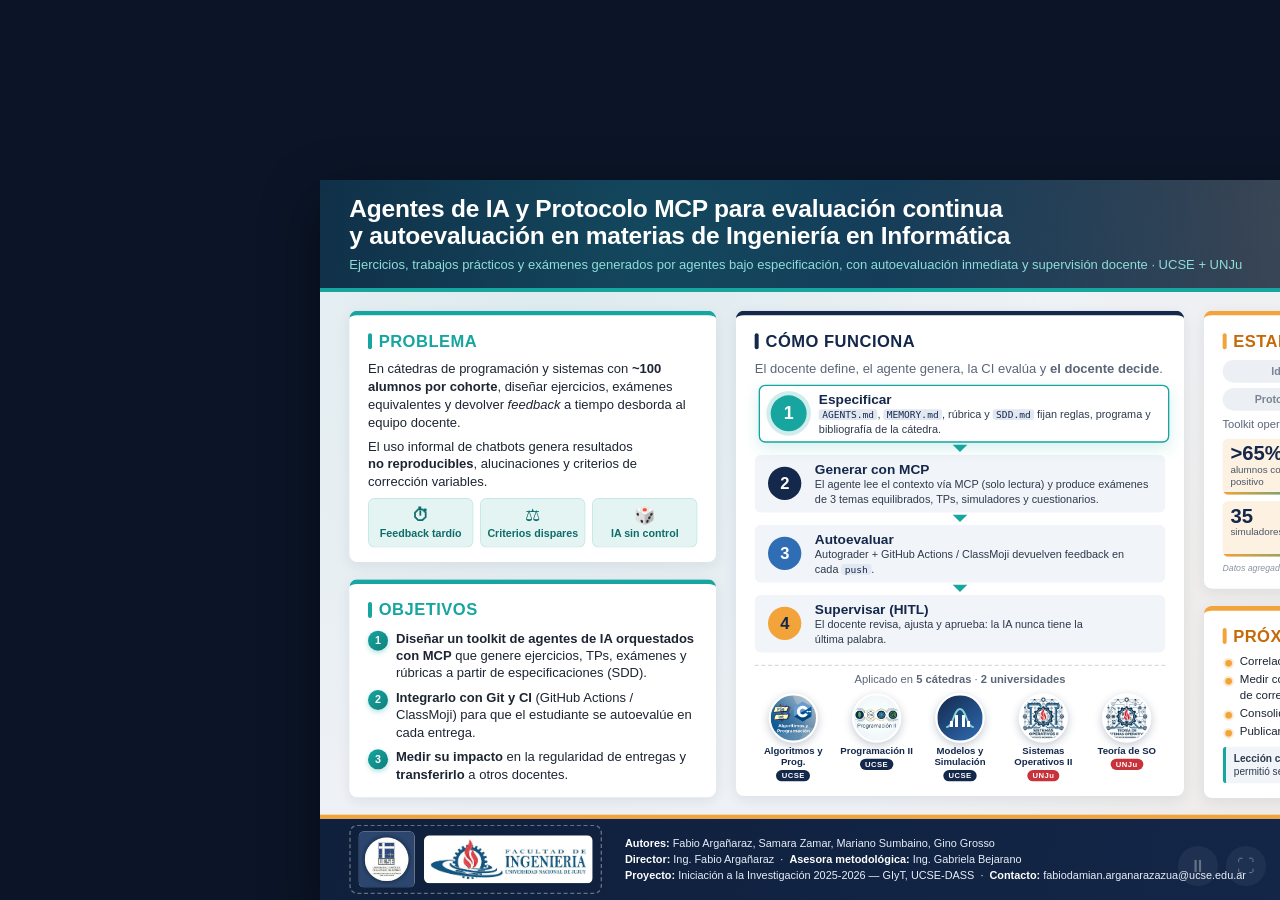
==== poster/index.html @ 2bc282f3 "feat: presentacion Reveal.js, poster web 16:9 y recursos para el VIII Simposio de Investigacion (UCS" ====
<!DOCTYPE html>
<html lang="es">
<head>
  <meta charset="UTF-8">
  <meta name="viewport" content="width=device-width, initial-scale=1.0">
  <title>Póster · Agentes de IA y Protocolo MCP para evaluación continua · Fabio Argañaraz</title>
  <meta name="description" content="Póster digital interactivo (1920×1080) — VIII Simposio de Investigación, Mesa Jóvenes Investigadores en Acción, UCSE-DASS 2026.">
  <style>
/* =========================================================
   Póster digital 1920×1080 — Simposio de Investigación 2026
   Paleta inspirada en el póster de ejemplo + animaciones en compositor
   ========================================================= */
:root {
  --navy: #14284b;
  --navy-2: #1d3762;
  --teal: #17a5a0;
  --teal-soft: #e3f4f3;
  --blue: #2f6db5;
  --orange: #f2a33a;
  --orange-ink: #c56a06;
  --orange-soft: #fdf1e1;
  --bg: #eef1f5;
  --ink: #1d2533;
  --muted: #5b6678;
  --card-radius: 12px;
  --ease-out: cubic-bezier(0.22, 1, 0.36, 1);
  font-family: "Segoe UI", "Helvetica Neue", Arial, system-ui, sans-serif;
}

* { box-sizing: border-box; margin: 0; padding: 0; }

html, body { height: 100%; background: #0b1527; overflow: hidden; }

.stage {
  position: fixed; inset: 0;
  display: grid; place-items: center;
}

.poster {
  width: 1920px; height: 1080px;
  flex: none;
  background:
    radial-gradient(circle at 18% 22%, rgb(23 165 160 / 0.08), transparent 42%),
    radial-gradient(circle at 84% 76%, rgb(242 163 58 / 0.09), transparent 45%),
    var(--bg);
  color: var(--ink);
  display: grid;
  grid-template-rows: 168px 1fr 128px;
  line-height: 1.35;
  transform-origin: center center;
  box-shadow: 0 30px 80px rgb(0 0 0 / .45);
  position: relative;
}

/* ---------- Encabezado ---------- */
.p-header {
  background: linear-gradient(105deg, #0f203c 0%, var(--navy) 45%, #1d4268 100%);
  color: #fff;
  display: flex; align-items: center; justify-content: space-between;
  gap: 40px; padding: 0 44px;
  border-bottom: 6px solid var(--teal);
  position: relative;
  overflow: hidden;
}
.header-glow {
  position: absolute;
  inset: -40% -10%;
  background: radial-gradient(circle at 30% 50%, rgb(23 165 160 / 0.28), transparent 55%),
              radial-gradient(circle at 80% 30%, rgb(242 163 58 / 0.2), transparent 45%);
  pointer-events: none;
}
.p-title, .p-badge { position: relative; z-index: 1; }
.p-title h1 {
  font-size: 2.3rem; font-weight: 800; line-height: 1.12; letter-spacing: -.01em;
  text-wrap: balance; max-width: 1380px;
}
.p-subtitle {
  margin-top: 10px; font-size: 1.22rem; color: #8fdcd8; font-weight: 500;
}
.p-badge { display: flex; flex-direction: column; align-items: center; gap: 10px; flex: none; }
.p-badge img {
  height: 78px; background: #fff; padding: 8px 14px; border-radius: 10px;
  box-shadow: 0 8px 22px rgb(0 0 0 / .28);
}
.pill-orange {
  background: linear-gradient(135deg, #ffb84d, var(--orange));
  color: var(--navy); font-weight: 800;
  font-size: .95rem; padding: 6px 18px; border-radius: 999px; letter-spacing: .02em;
  display: inline-flex; align-items: center; gap: 8px;
  box-shadow: 0 4px 14px rgb(242 163 58 / .4);
}
.pill-dot {
  width: 9px; height: 9px; border-radius: 50%; background: var(--navy);
}

/* ---------- Cuerpo ---------- */
.p-body {
  display: grid;
  grid-template-columns: 1fr 1.22fr 1fr;
  gap: 30px;
  padding: 28px 44px;
  min-height: 0;
}
.col { display: flex; flex-direction: column; gap: 26px; min-height: 0; }
.col > .card:last-child { flex: 1; }

.card {
  background: #fff;
  border-radius: var(--card-radius);
  padding: 22px 28px;
  box-shadow: 0 6px 20px rgb(20 40 75 / .08);
  border-top: 7px solid var(--teal);
  font-size: 1.22rem;
  transition: translate .3s var(--ease-out), box-shadow .3s var(--ease-out);
  position: relative;
}
.card:hover {
  translate: 0 -4px;
  box-shadow: 0 16px 36px rgb(20 40 75 / .16);
}
.card--navy { border-top-color: var(--navy); }
.card--orange { border-top-color: var(--orange); }
.card p { text-wrap: pretty; }
.card p + p { margin-top: 10px; }

.card h2 {
  font-size: 1.55rem; font-weight: 800; letter-spacing: .03em;
  text-transform: uppercase; margin-bottom: 12px;
  display: flex; align-items: center; gap: 10px;
}
.h-bar {
  width: 6px; height: 24px; border-radius: 99px; background: var(--teal); display: inline-block;
}
.h-bar--navy { background: var(--navy); }
.h-bar--orange { background: var(--orange); }
.h-teal { color: var(--teal); }
.h-navy { color: var(--navy); }
.h-orange { color: var(--orange-ink); }

code {
  font-family: "Cascadia Code", Consolas, monospace; font-size: .88em;
  background: #e2e8f1; color: var(--navy); padding: 0 5px; border-radius: 4px;
}

/* Problema */
.pain { list-style: none; display: flex; gap: 10px; margin-top: 12px; }
.pain li {
  flex: 1; text-align: center; background: var(--teal-soft); color: #0e6d69;
  border-radius: 10px; padding: 10px 6px; font-weight: 700; font-size: 1rem;
  border: 1px solid rgb(23 165 160 / .2);
  transition: translate .25s var(--ease-out), background .25s ease;
}
.pain li:hover { translate: 0 -3px; background: #d0efed; }
.pain .ico { display: block; font-size: 1.6rem; line-height: 1.2; }

/* Objetivos */
.goals { padding-left: 0; list-style: none; counter-reset: g; display: grid; gap: 10px; }
.goals li { counter-increment: g; position: relative; padding-left: 42px; text-wrap: pretty; }
.goals li::before {
  content: counter(g); position: absolute; left: 0; top: 2px;
  width: 30px; height: 30px; border-radius: 50%;
  background: linear-gradient(135deg, var(--teal), #0f7f7b);
  color: #fff; font-weight: 800; font-size: 1rem;
  display: grid; place-items: center;
  box-shadow: 0 3px 8px rgb(23 165 160 / .35);
}

/* Cómo funciona */
.col-center { display: flex; flex-direction: column; min-height: 0; }
.lead { color: var(--muted); margin-bottom: 10px; }
.steps { list-style: none; display: flex; flex-direction: column; }
.step {
  display: flex; align-items: center; gap: 20px;
  background: #f1f4f8; border-radius: 10px; padding: 8px 18px;
  border: 2px solid transparent;
  transition: translate .3s var(--ease-out), background .3s ease, border-color .3s ease, box-shadow .3s ease;
}
.step.is-active {
  background: #ffffff;
  border-color: var(--teal);
  box-shadow: 0 8px 22px rgb(23 165 160 / .18);
  translate: 6px 0;
}
.step h3 { font-size: 1.28rem; color: var(--navy); line-height: 1.2; }
.step p { font-size: 1.02rem; color: #2e3a4d; line-height: 1.3; }
.num {
  flex: none; width: 50px; height: 50px; border-radius: 50%;
  display: grid; place-items: center; color: #fff; font-weight: 800; font-size: 1.55rem;
  transition: scale .3s var(--ease-out), box-shadow .3s ease;
}
.step.is-active .num {
  scale: 1.08;
  box-shadow: 0 0 0 6px rgb(23 165 160 / .2);
}
.num--teal { background: var(--teal); }
.num--navy { background: var(--navy); }
.num--blue { background: var(--blue); }
.num--orange { background: var(--orange); color: var(--navy); }

.arrow {
  align-self: center;
  height: 18px;
  display: grid;
  place-items: center;
}
.arrow span {
  display: block;
  width: 0; height: 0;
  border-left: 11px solid transparent;
  border-right: 11px solid transparent;
  border-top: 11px solid var(--teal);
}

.applied { margin-top: auto; padding-top: 10px; border-top: 2px dashed #d5dce6; }
.applied-title { font-size: 1.05rem; color: var(--muted); text-align: center; margin-bottom: 8px; }
.subjects { list-style: none; display: grid; grid-template-columns: repeat(5, 1fr); gap: 10px; }
.subjects li {
  display: flex; flex-direction: column; align-items: center; gap: 4px;
  text-align: center; font-size: .9rem; font-weight: 700; color: var(--navy); line-height: 1.15;
  transition: translate .25s var(--ease-out);
}
.subjects li:hover { translate: 0 -5px; }
.subjects img, .mys {
  width: 74px; height: 74px; border-radius: 50%; object-fit: cover;
  border: 3px solid #fff; box-shadow: 0 4px 12px rgb(20 40 75 / .25);
  background: #fff;
  transition: scale .25s var(--ease-out), box-shadow .25s ease;
}
.subjects li:hover img, .subjects li:hover .mys {
  scale: 1.08;
  box-shadow: 0 8px 18px rgb(23 165 160 / .4);
}
.mys { display: grid; place-items: center; background: linear-gradient(140deg, var(--navy), var(--blue)); }
.mys svg { width: 48px; height: 48px; }
.tag {
  font-style: normal; font-size: .72rem; font-weight: 800; letter-spacing: .06em;
  padding: 2px 8px; border-radius: 999px; color: #fff;
}
.tag--ucse { background: var(--navy); }
.tag--unju { background: #c8323a; }

/* Estado de avance */
.stages { list-style: none; display: grid; grid-template-columns: 1fr 1fr; gap: 8px; margin-bottom: 10px; }
.stages li {
  text-align: center; padding: 6px 6px; border-radius: 999px;
  background: #eceff3; color: #7a8494; font-size: 1rem; font-weight: 600;
}
.stages li.active {
  background: linear-gradient(135deg, #ffb84d, var(--orange));
  color: var(--navy); font-weight: 800;
  box-shadow: 0 0 0 4px rgb(242 163 58 / .28);
}
.small { font-size: 1.05rem; color: var(--muted); }
.kpis { display: grid; grid-template-columns: 1fr 1fr; gap: 10px; margin-top: 10px; }
.kpi {
  background: var(--orange-soft); border-radius: 8px; padding: 6px 12px 10px;
  display: flex; flex-direction: column;
  position: relative; overflow: hidden;
  transition: translate .25s var(--ease-out);
}
.kpi:hover { translate: 0 -2px; }
.kpi b { font-size: 1.9rem; line-height: 1.05; color: var(--navy); font-weight: 800; }
.kpi span { font-size: .92rem; color: #4a5568; line-height: 1.2; }
.kpi-bar {
  position: absolute; left: 0; bottom: 0; height: 4px;
  width: var(--w, 75%);
  background: linear-gradient(90deg, var(--orange), var(--teal));
  border-radius: 0 4px 4px 0;
}
.note { margin-top: 8px; font-size: .82rem; color: #8a93a3; font-style: italic; }

/* Próximos pasos */
.card--orange:last-child { display: flex; flex-direction: column; gap: 10px; }
.card--orange:last-child h2 { margin-bottom: 0; }
.next { list-style: none; display: grid; gap: 4px; }
.next li { position: relative; padding-left: 26px; font-size: 1.08rem; text-wrap: pretty; }
.next li::before {
  content: ""; position: absolute; left: 4px; top: .5em;
  width: 10px; height: 10px; border-radius: 50%; background: var(--orange);
  box-shadow: 0 0 0 3px rgb(242 163 58 / .25);
}
.lesson {
  margin-top: auto; background: #f1f4f8; border-left: 5px solid var(--teal);
  border-radius: 6px; padding: 8px 12px; font-size: .95rem; color: #2e3a4d; line-height: 1.3;
}

/* ---------- Pie ---------- */
.p-footer {
  background: linear-gradient(100deg, #0f203c, var(--navy));
  color: #e8eef7;
  display: grid; grid-template-columns: auto 1fr auto; align-items: center;
  gap: 34px; padding: 0 44px;
  border-top: 6px solid var(--orange);
}
.logos {
  display: flex; align-items: center; gap: 14px;
  border: 2px dashed rgb(255 255 255 / .35); border-radius: 12px; padding: 8px 12px;
}
.logos img { height: 84px; border-radius: 8px; background: #fff; }
.logos img.unju { height: 72px; padding: 6px 10px; }
.credits p { font-size: 1.02rem; line-height: 1.45; }
.credits b { color: #fff; }
.qr {
  display: flex; align-items: center; gap: 12px;
  color: #c9d6ea; text-decoration: none; font-size: .9rem; line-height: 1.25;
  transition: scale .25s var(--ease-out);
}
.qr:hover { scale: 1.04; }
.qr-box {
  padding: 4px; border-radius: 8px; background: #fff;
  box-shadow: 0 0 0 3px rgb(23 165 160 / .45);
}
.qr img { width: 98px; height: 98px; display: block; }

/* ---------- Controles flotantes ---------- */
.floating-controls {
  position: fixed; right: 14px; bottom: 14px;
  display: flex; gap: 8px; z-index: 20;
}
.ctrl-btn {
  width: 40px; height: 40px; border-radius: 50%; border: 0;
  background: rgb(255 255 255 / .16); color: #fff; font-size: 1.1rem; cursor: pointer;
  opacity: .35; transition: opacity .2s, scale .2s;
}
.ctrl-btn:hover, .ctrl-btn:focus-visible { opacity: 1; scale: 1.08; }
:fullscreen .floating-controls { opacity: 0.15; }
:fullscreen .floating-controls:hover { opacity: 1; }

/* ---------- Animaciones en el hilo compositor ---------- */
@media (prefers-reduced-motion: no-preference) {
  .anim-card {
    animation: cardRise .7s var(--ease-out) var(--d, 0s) both;
  }
  .header-glow {
    animation: auroraShift 9s ease-in-out infinite alternate;
  }
  .pill-dot {
    animation: dotBlink 1.8s ease-in-out infinite;
  }
  .arrow span {
    animation: arrowFlow 1.6s ease-in-out infinite;
  }
  .stages li.active {
    animation: activeBeacon 2.4s ease-in-out infinite;
  }
  .subjects li {
    animation: medallionPop .55s var(--ease-out) calc(0.35s + var(--i, 0) * 0.08s) both;
  }
  .kpi-bar {
    transform-origin: left center;
    animation: barGrow .9s var(--ease-out) .45s both;
  }
}

/* Estado pausado por el usuario (tecla P o botón ⏸) */
body.motion-paused *,
body.motion-paused *::before,
body.motion-paused *::after {
  animation-play-state: paused !important;
}

@keyframes cardRise {
  from { opacity: 0; translate: 0 22px; scale: 0.985; }
  to { opacity: 1; translate: 0 0; scale: 1; }
}
@keyframes auroraShift {
  from { translate: -3% 0; scale: 1; }
  to { translate: 4% 2%; scale: 1.08; }
}
@keyframes dotBlink {
  0%, 100% { opacity: 1; scale: 1; }
  50% { opacity: 0.35; scale: 0.75; }
}
@keyframes arrowFlow {
  0%, 100% { translate: 0 -2px; opacity: 0.65; }
  50% { translate: 0 3px; opacity: 1; }
}
@keyframes activeBeacon {
  0%, 100% { box-shadow: 0 0 0 4px rgb(242 163 58 / .28); }
  50% { box-shadow: 0 0 0 10px rgb(242 163 58 / .1); }
}
@keyframes medallionPop {
  from { opacity: 0; translate: 0 14px; scale: 0.88; }
  to { opacity: 1; translate: 0 0; scale: 1; }
}
@keyframes barGrow {
  from { scale: 0 1; }
  to { scale: 1 1; }
}

@media print {
  html, body { background: #fff; overflow: visible; }
  .stage { position: static; }
  .poster { scale: 1 !important; box-shadow: none; }
  .floating-controls { display: none; }
  @page { size: 1920px 1080px; margin: 0; }
}
  </style>
</head>
<body>
  <main class="stage" id="stage">
    <article class="poster" id="poster" aria-label="Póster del proyecto">

      <!-- ============ ENCABEZADO ============ -->
      <header class="p-header">
        <div class="header-glow" aria-hidden="true"></div>
        <div class="p-title">
          <h1>Agentes de IA y Protocolo MCP para evaluación continua y autoevaluación en materias de Ingeniería en Informática</h1>
          <p class="p-subtitle">Ejercicios, trabajos prácticos y exámenes generados por agentes bajo especificación, con autoevaluación inmediata y supervisión docente · UCSE + UNJu</p>
        </div>
        <div class="p-badge">
          <img src="../imgs/Simpsosio%20de%20Investigacion.png" alt="VIII Simposio de Investigación — Jujuy, 29 y 30 de octubre de 2026">
          <span class="pill-orange"><span class="pill-dot" aria-hidden="true"></span>Jóvenes Investigadores en Acción</span>
        </div>
      </header>

      <!-- ============ CUERPO ============ -->
      <section class="p-body">

        <!-- Columna izquierda -->
        <div class="col col-left">
          <section class="card card--teal anim-card" style="--d: 0.08s">
            <h2 class="h-teal"><span class="h-bar"></span>Problema</h2>
            <p>En cátedras de programación y sistemas con <strong>~100 alumnos por cohorte</strong>, diseñar ejercicios, exámenes equivalentes y devolver <em>feedback</em> a tiempo desborda al equipo docente.</p>
            <p>El uso informal de chatbots genera resultados <strong>no reproducibles</strong>, alucinaciones y criterios de corrección variables.</p>
            <ul class="pain">
              <li><span class="ico" aria-hidden="true">⏱</span>Feedback tardío</li>
              <li><span class="ico" aria-hidden="true">⚖</span>Criterios dispares</li>
              <li><span class="ico" aria-hidden="true">🎲</span>IA sin control</li>
            </ul>
          </section>

          <section class="card card--teal anim-card" style="--d: 0.18s">
            <h2 class="h-teal"><span class="h-bar"></span>Objetivos</h2>
            <ol class="goals">
              <li><strong>Diseñar un toolkit de agentes de IA orquestados con MCP</strong> que genere ejercicios, TPs, exámenes y rúbricas a partir de especificaciones (SDD).</li>
              <li><strong>Integrarlo con Git y CI</strong> (GitHub Actions / ClassMoji) para que el estudiante se autoevalúe en cada entrega.</li>
              <li><strong>Medir su impacto</strong> en la regularidad de entregas y <strong>transferirlo</strong> a otros docentes.</li>
            </ol>
          </section>
        </div>

        <!-- Columna central -->
        <section class="card card--navy col-center anim-card" style="--d: 0.14s">
          <h2 class="h-navy"><span class="h-bar h-bar--navy"></span>Cómo funciona</h2>
          <p class="lead">El docente define, el agente genera, la CI evalúa y <strong>el docente decide</strong>.</p>

          <ol class="steps" id="flowSteps">
            <li class="step" data-step="0">
              <span class="num num--teal">1</span>
              <div><h3>Especificar</h3><p><code>AGENTS.md</code>, <code>MEMORY.md</code>, rúbrica y <code>SDD.md</code> fijan reglas, programa y bibliografía de la cátedra.</p></div>
            </li>
            <li class="arrow" aria-hidden="true"><span></span></li>
            <li class="step" data-step="1">
              <span class="num num--navy">2</span>
              <div><h3>Generar con MCP</h3><p>El agente lee el contexto vía MCP (solo lectura) y produce exámenes de 3 temas equilibrados, TPs, simuladores y cuestionarios.</p></div>
            </li>
            <li class="arrow" aria-hidden="true"><span></span></li>
            <li class="step" data-step="2">
              <span class="num num--blue">3</span>
              <div><h3>Autoevaluar</h3><p>Autograder + GitHub Actions / ClassMoji devuelven feedback en cada <code>push</code>.</p></div>
            </li>
            <li class="arrow" aria-hidden="true"><span></span></li>
            <li class="step" data-step="3">
              <span class="num num--orange">4</span>
              <div><h3>Supervisar (HITL)</h3><p>El docente revisa, ajusta y aprueba: la IA nunca tiene la última palabra.</p></div>
            </li>
          </ol>

          <div class="applied">
            <p class="applied-title">Aplicado en <strong>5 cátedras</strong> · <strong>2 universidades</strong></p>
            <ul class="subjects">
              <li style="--i:0"><img src="../imgs/ayp.png" alt=""><span>Algoritmos y Prog.</span><em class="tag tag--ucse">UCSE</em></li>
              <li style="--i:1"><img src="../imgs/prog2.jpg" alt=""><span>Programación II</span><em class="tag tag--ucse">UCSE</em></li>
              <li style="--i:2">
                <span class="mys" aria-hidden="true">
                  <svg viewBox="0 0 64 64"><path d="M6 50 C18 50 20 14 32 14 S46 50 58 50" fill="none" stroke="#7fd3d0" stroke-width="4" stroke-linecap="round"/><g fill="#fff"><rect x="12" y="38" width="6" height="12" rx="1"/><rect x="22" y="26" width="6" height="24" rx="1"/><rect x="36" y="26" width="6" height="24" rx="1"/><rect x="46" y="38" width="6" height="12" rx="1"/></g></svg>
                </span>
                <span>Modelos y Simulación</span><em class="tag tag--ucse">UCSE</em>
              </li>
              <li style="--i:3"><img src="../imgs/SO%202.jpg" alt=""><span>Sistemas Operativos II</span><em class="tag tag--unju">UNJu</em></li>
              <li style="--i:4"><img src="../imgs/TSO.jpg" alt=""><span>Teoría de SO</span><em class="tag tag--unju">UNJu</em></li>
            </ul>
          </div>
        </section>

        <!-- Columna derecha -->
        <div class="col col-right">
          <section class="card card--orange anim-card" style="--d: 0.24s">
            <h2 class="h-orange"><span class="h-bar h-bar--orange"></span>Estado de avance</h2>
            <ul class="stages" aria-label="Categorías de avance">
              <li>Idea / diseño</li>
              <li>En desarrollo</li>
              <li>Prototipo funcional</li>
              <li class="active" aria-current="step">Resultados preliminares</li>
            </ul>
            <p class="small">Toolkit operando en 5 cátedras. Indicadores del 1.er semestre:</p>
            <div class="kpis">
              <div class="kpi"><b>&gt;65%</b><span>alumnos con ritmo de entrega positivo</span><i class="kpi-bar" style="--w:68%"></i></div>
              <div class="kpi"><b>3–5</b><span>ciclos de autocorrección por entrega</span><i class="kpi-bar" style="--w:80%"></i></div>
              <div class="kpi"><b>35</b><span>simuladores web autocontenidos</span><i class="kpi-bar" style="--w:90%"></i></div>
              <div class="kpi"><b>70</b><span>docentes capacitados (taller 10 h)</span><i class="kpi-bar" style="--w:88%"></i></div>
            </div>
            <p class="note">Datos agregados y anonimizados · Programación II y taller docente.</p>
          </section>

          <section class="card card--orange anim-card" style="--d: 0.34s">
            <h2 class="h-orange"><span class="h-bar h-bar--orange"></span>Próximos pasos</h2>
            <ul class="next">
              <li>Correlacionar Puntos de Ritmo con calificaciones finales.</li>
              <li>Medir concordancia agente vs. docente y tiempos de corrección.</li>
              <li>Consolidar la migración a ClassMoji y sumar cátedras.</li>
              <li>Publicar en revista <em>DIFUSIONES</em> (UCSE) y WICC/CACIC.</li>
            </ul>
            <p class="lesson"><b>Lección clave:</b> construir sobre estándares abiertos (MCP, Git, web) permitió seguir operando tras el cierre de GitHub Classroom.</p>
          </section>
        </div>
      </section>

      <!-- ============ PIE ============ -->
      <footer class="p-footer">
        <div class="logos">
          <img src="../imgs/UCSE.jpg" alt="Universidad Católica de Santiago del Estero — Departamento Académico San Salvador">
          <img class="unju" src="../imgs/UNJu.jpg" alt="Facultad de Ingeniería — Universidad Nacional de Jujuy">
        </div>
        <div class="credits">
          <p><b>Autores:</b> Fabio Argañaraz, Samara Zamar, Mariano Sumbaino, Gino Grosso</p>
          <p><b>Director:</b> Ing. Fabio Argañaraz &nbsp;·&nbsp; <b>Asesora metodológica:</b> Ing. Gabriela Bejarano</p>
          <p><b>Proyecto:</b> Iniciación a la Investigación 2025-2026 — GIyT, UCSE-DASS &nbsp;·&nbsp; <b>Contacto:</b> fabiodamian.arganarazazua@ucse.edu.ar</p>
        </div>
        <a class="qr" href="https://sites.google.com/fi.unju.edu.ar/integracion-de-agentes-de-ia/" target="_blank" rel="noopener">
          <div class="qr-box"><img src="../imgs/qr/qr_portal.svg" alt="Código QR al portal del proyecto"></div>
          <span>Portal del proyecto:<br>demos, widgets<br>y recursos</span>
        </a>
      </footer>
    </article>
  </main>

  <div class="floating-controls">
    <button class="ctrl-btn" id="pauseBtn" type="button" title="Pausar/Reanudar animaciones (P)" aria-pressed="false">⏸</button>
    <button class="ctrl-btn" id="fsBtn" type="button" title="Pantalla completa (F)">⛶</button>
  </div>

  <script>
    // Escala el lienzo fijo de 1920×1080 para que entre completo en cualquier pantalla.
    const poster = document.getElementById('poster');
    function fit() {
      const s = Math.min(window.innerWidth / 1920, window.innerHeight / 1080);
      poster.style.scale = s;
    }
    window.addEventListener('resize', fit);
    fit();

    // Pantalla completa (tecla F)
    function toggleFs() {
      if (!document.fullscreenElement) document.documentElement.requestFullscreen?.();
      else document.exitFullscreen?.();
    }
    document.getElementById('fsBtn').addEventListener('click', toggleFs);

    // Ciclo visual sobre los 4 pasos de "Cómo funciona" + botón de pausa accesible (tecla P)
    const steps = Array.from(document.querySelectorAll('#flowSteps .step'));
    const pauseBtn = document.getElementById('pauseBtn');
    const reduceMotion = window.matchMedia('(prefers-reduced-motion: reduce)').matches;
    let activeIdx = 0;
    let paused = reduceMotion;
    let cycleId = null;

    function highlightStep(idx) {
      steps.forEach((el, i) => el.classList.toggle('is-active', i === idx));
    }

    function startCycle() {
      if (cycleId || paused) return;
      highlightStep(activeIdx);
      cycleId = setInterval(() => {
        activeIdx = (activeIdx + 1) % steps.length;
        highlightStep(activeIdx);
      }, 2800);
    }

    function stopCycle() {
      clearInterval(cycleId);
      cycleId = null;
    }

    function togglePause() {
      paused = !paused;
      document.body.classList.toggle('motion-paused', paused);
      pauseBtn.textContent = paused ? '▶' : '⏸';
      pauseBtn.setAttribute('aria-pressed', String(paused));
      if (paused) stopCycle();
      else startCycle();
    }

    steps.forEach((el, i) => {
      el.addEventListener('mouseenter', () => { stopCycle(); highlightStep(i); });
      el.addEventListener('mouseleave', () => { if (!paused) startCycle(); });
    });

    pauseBtn.addEventListener('click', togglePause);
    document.addEventListener('keydown', e => {
      if (e.key === 'f' || e.key === 'F') toggleFs();
      if (e.key === 'p' || e.key === 'P') togglePause();
    });

    if (!paused) startCycle();
  </script>
</body>
</html>
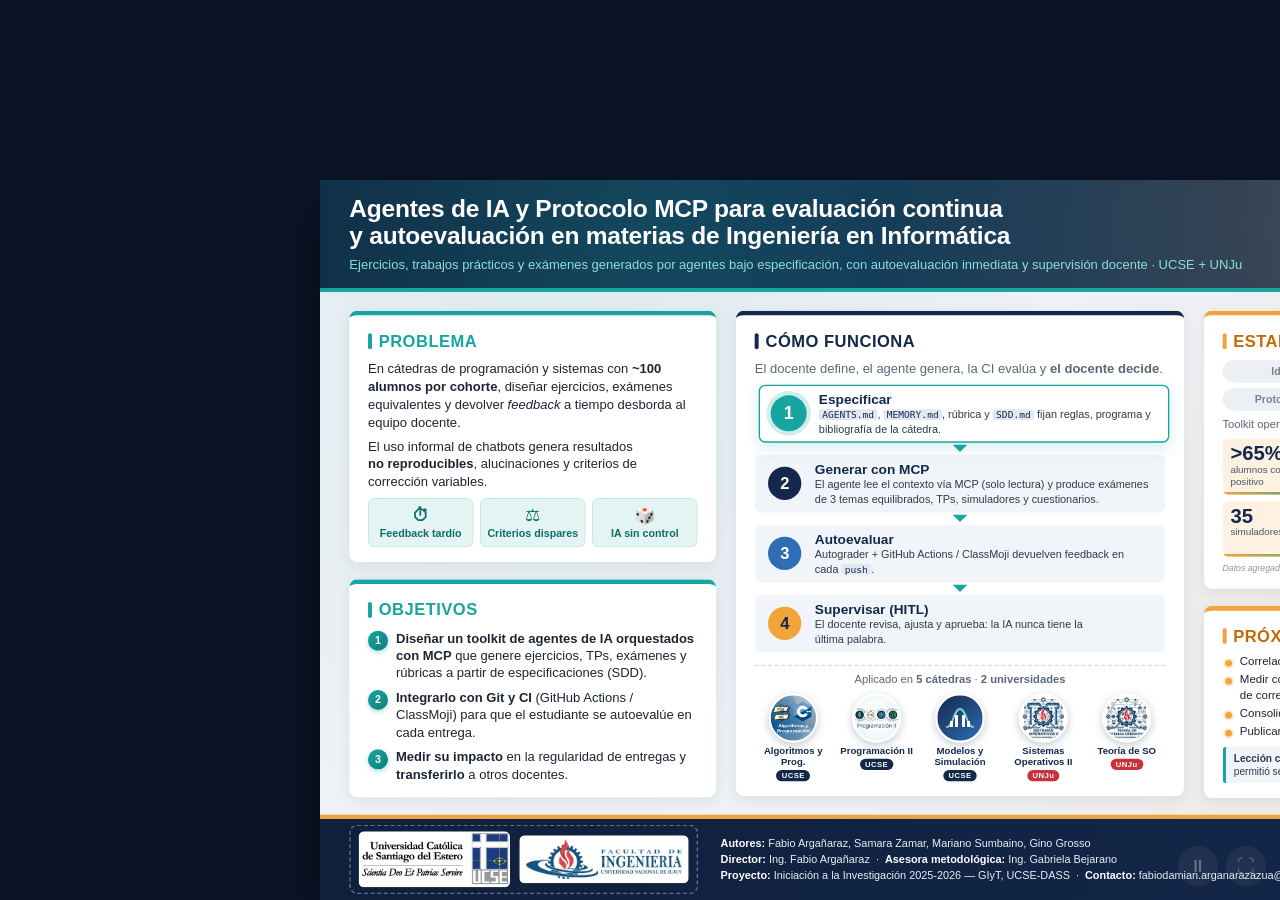
==== commit 9ddd9817: "chore: actualizar logo UCSE.jpg y captura del poster" ====
--- a/poster/index.html
+++ b/poster/index.html
@@ -1,402 +1,894 @@
 <!DOCTYPE html>
 <html lang="es">
+
 <head>
   <meta charset="UTF-8">
   <meta name="viewport" content="width=device-width, initial-scale=1.0">
   <title>Póster · Agentes de IA y Protocolo MCP para evaluación continua · Fabio Argañaraz</title>
-  <meta name="description" content="Póster digital interactivo (1920×1080) — VIII Simposio de Investigación, Mesa Jóvenes Investigadores en Acción, UCSE-DASS 2026.">
+  <meta name="description"
+    content="Póster digital interactivo (1920×1080) — VIII Simposio de Investigación, Mesa Jóvenes Investigadores en Acción, UCSE-DASS 2026.">
   <style>
-/* =========================================================
+    /* =========================================================
    Póster digital 1920×1080 — Simposio de Investigación 2026
    Paleta inspirada en el póster de ejemplo + animaciones en compositor
    ========================================================= */
-:root {
-  --navy: #14284b;
-  --navy-2: #1d3762;
-  --teal: #17a5a0;
-  --teal-soft: #e3f4f3;
-  --blue: #2f6db5;
-  --orange: #f2a33a;
-  --orange-ink: #c56a06;
-  --orange-soft: #fdf1e1;
-  --bg: #eef1f5;
-  --ink: #1d2533;
-  --muted: #5b6678;
-  --card-radius: 12px;
-  --ease-out: cubic-bezier(0.22, 1, 0.36, 1);
-  font-family: "Segoe UI", "Helvetica Neue", Arial, system-ui, sans-serif;
-}
-
-* { box-sizing: border-box; margin: 0; padding: 0; }
-
-html, body { height: 100%; background: #0b1527; overflow: hidden; }
-
-.stage {
-  position: fixed; inset: 0;
-  display: grid; place-items: center;
-}
-
-.poster {
-  width: 1920px; height: 1080px;
-  flex: none;
-  background:
-    radial-gradient(circle at 18% 22%, rgb(23 165 160 / 0.08), transparent 42%),
-    radial-gradient(circle at 84% 76%, rgb(242 163 58 / 0.09), transparent 45%),
-    var(--bg);
-  color: var(--ink);
-  display: grid;
-  grid-template-rows: 168px 1fr 128px;
-  line-height: 1.35;
-  transform-origin: center center;
-  box-shadow: 0 30px 80px rgb(0 0 0 / .45);
-  position: relative;
-}
-
-/* ---------- Encabezado ---------- */
-.p-header {
-  background: linear-gradient(105deg, #0f203c 0%, var(--navy) 45%, #1d4268 100%);
-  color: #fff;
-  display: flex; align-items: center; justify-content: space-between;
-  gap: 40px; padding: 0 44px;
-  border-bottom: 6px solid var(--teal);
-  position: relative;
-  overflow: hidden;
-}
-.header-glow {
-  position: absolute;
-  inset: -40% -10%;
-  background: radial-gradient(circle at 30% 50%, rgb(23 165 160 / 0.28), transparent 55%),
-              radial-gradient(circle at 80% 30%, rgb(242 163 58 / 0.2), transparent 45%);
-  pointer-events: none;
-}
-.p-title, .p-badge { position: relative; z-index: 1; }
-.p-title h1 {
-  font-size: 2.3rem; font-weight: 800; line-height: 1.12; letter-spacing: -.01em;
-  text-wrap: balance; max-width: 1380px;
-}
-.p-subtitle {
-  margin-top: 10px; font-size: 1.22rem; color: #8fdcd8; font-weight: 500;
-}
-.p-badge { display: flex; flex-direction: column; align-items: center; gap: 10px; flex: none; }
-.p-badge img {
-  height: 78px; background: #fff; padding: 8px 14px; border-radius: 10px;
-  box-shadow: 0 8px 22px rgb(0 0 0 / .28);
-}
-.pill-orange {
-  background: linear-gradient(135deg, #ffb84d, var(--orange));
-  color: var(--navy); font-weight: 800;
-  font-size: .95rem; padding: 6px 18px; border-radius: 999px; letter-spacing: .02em;
-  display: inline-flex; align-items: center; gap: 8px;
-  box-shadow: 0 4px 14px rgb(242 163 58 / .4);
-}
-.pill-dot {
-  width: 9px; height: 9px; border-radius: 50%; background: var(--navy);
-}
-
-/* ---------- Cuerpo ---------- */
-.p-body {
-  display: grid;
-  grid-template-columns: 1fr 1.22fr 1fr;
-  gap: 30px;
-  padding: 28px 44px;
-  min-height: 0;
-}
-.col { display: flex; flex-direction: column; gap: 26px; min-height: 0; }
-.col > .card:last-child { flex: 1; }
-
-.card {
-  background: #fff;
-  border-radius: var(--card-radius);
-  padding: 22px 28px;
-  box-shadow: 0 6px 20px rgb(20 40 75 / .08);
-  border-top: 7px solid var(--teal);
-  font-size: 1.22rem;
-  transition: translate .3s var(--ease-out), box-shadow .3s var(--ease-out);
-  position: relative;
-}
-.card:hover {
-  translate: 0 -4px;
-  box-shadow: 0 16px 36px rgb(20 40 75 / .16);
-}
-.card--navy { border-top-color: var(--navy); }
-.card--orange { border-top-color: var(--orange); }
-.card p { text-wrap: pretty; }
-.card p + p { margin-top: 10px; }
-
-.card h2 {
-  font-size: 1.55rem; font-weight: 800; letter-spacing: .03em;
-  text-transform: uppercase; margin-bottom: 12px;
-  display: flex; align-items: center; gap: 10px;
-}
-.h-bar {
-  width: 6px; height: 24px; border-radius: 99px; background: var(--teal); display: inline-block;
-}
-.h-bar--navy { background: var(--navy); }
-.h-bar--orange { background: var(--orange); }
-.h-teal { color: var(--teal); }
-.h-navy { color: var(--navy); }
-.h-orange { color: var(--orange-ink); }
-
-code {
-  font-family: "Cascadia Code", Consolas, monospace; font-size: .88em;
-  background: #e2e8f1; color: var(--navy); padding: 0 5px; border-radius: 4px;
-}
-
-/* Problema */
-.pain { list-style: none; display: flex; gap: 10px; margin-top: 12px; }
-.pain li {
-  flex: 1; text-align: center; background: var(--teal-soft); color: #0e6d69;
-  border-radius: 10px; padding: 10px 6px; font-weight: 700; font-size: 1rem;
-  border: 1px solid rgb(23 165 160 / .2);
-  transition: translate .25s var(--ease-out), background .25s ease;
-}
-.pain li:hover { translate: 0 -3px; background: #d0efed; }
-.pain .ico { display: block; font-size: 1.6rem; line-height: 1.2; }
-
-/* Objetivos */
-.goals { padding-left: 0; list-style: none; counter-reset: g; display: grid; gap: 10px; }
-.goals li { counter-increment: g; position: relative; padding-left: 42px; text-wrap: pretty; }
-.goals li::before {
-  content: counter(g); position: absolute; left: 0; top: 2px;
-  width: 30px; height: 30px; border-radius: 50%;
-  background: linear-gradient(135deg, var(--teal), #0f7f7b);
-  color: #fff; font-weight: 800; font-size: 1rem;
-  display: grid; place-items: center;
-  box-shadow: 0 3px 8px rgb(23 165 160 / .35);
-}
-
-/* Cómo funciona */
-.col-center { display: flex; flex-direction: column; min-height: 0; }
-.lead { color: var(--muted); margin-bottom: 10px; }
-.steps { list-style: none; display: flex; flex-direction: column; }
-.step {
-  display: flex; align-items: center; gap: 20px;
-  background: #f1f4f8; border-radius: 10px; padding: 8px 18px;
-  border: 2px solid transparent;
-  transition: translate .3s var(--ease-out), background .3s ease, border-color .3s ease, box-shadow .3s ease;
-}
-.step.is-active {
-  background: #ffffff;
-  border-color: var(--teal);
-  box-shadow: 0 8px 22px rgb(23 165 160 / .18);
-  translate: 6px 0;
-}
-.step h3 { font-size: 1.28rem; color: var(--navy); line-height: 1.2; }
-.step p { font-size: 1.02rem; color: #2e3a4d; line-height: 1.3; }
-.num {
-  flex: none; width: 50px; height: 50px; border-radius: 50%;
-  display: grid; place-items: center; color: #fff; font-weight: 800; font-size: 1.55rem;
-  transition: scale .3s var(--ease-out), box-shadow .3s ease;
-}
-.step.is-active .num {
-  scale: 1.08;
-  box-shadow: 0 0 0 6px rgb(23 165 160 / .2);
-}
-.num--teal { background: var(--teal); }
-.num--navy { background: var(--navy); }
-.num--blue { background: var(--blue); }
-.num--orange { background: var(--orange); color: var(--navy); }
-
-.arrow {
-  align-self: center;
-  height: 18px;
-  display: grid;
-  place-items: center;
-}
-.arrow span {
-  display: block;
-  width: 0; height: 0;
-  border-left: 11px solid transparent;
-  border-right: 11px solid transparent;
-  border-top: 11px solid var(--teal);
-}
-
-.applied { margin-top: auto; padding-top: 10px; border-top: 2px dashed #d5dce6; }
-.applied-title { font-size: 1.05rem; color: var(--muted); text-align: center; margin-bottom: 8px; }
-.subjects { list-style: none; display: grid; grid-template-columns: repeat(5, 1fr); gap: 10px; }
-.subjects li {
-  display: flex; flex-direction: column; align-items: center; gap: 4px;
-  text-align: center; font-size: .9rem; font-weight: 700; color: var(--navy); line-height: 1.15;
-  transition: translate .25s var(--ease-out);
-}
-.subjects li:hover { translate: 0 -5px; }
-.subjects img, .mys {
-  width: 74px; height: 74px; border-radius: 50%; object-fit: cover;
-  border: 3px solid #fff; box-shadow: 0 4px 12px rgb(20 40 75 / .25);
-  background: #fff;
-  transition: scale .25s var(--ease-out), box-shadow .25s ease;
-}
-.subjects li:hover img, .subjects li:hover .mys {
-  scale: 1.08;
-  box-shadow: 0 8px 18px rgb(23 165 160 / .4);
-}
-.mys { display: grid; place-items: center; background: linear-gradient(140deg, var(--navy), var(--blue)); }
-.mys svg { width: 48px; height: 48px; }
-.tag {
-  font-style: normal; font-size: .72rem; font-weight: 800; letter-spacing: .06em;
-  padding: 2px 8px; border-radius: 999px; color: #fff;
-}
-.tag--ucse { background: var(--navy); }
-.tag--unju { background: #c8323a; }
-
-/* Estado de avance */
-.stages { list-style: none; display: grid; grid-template-columns: 1fr 1fr; gap: 8px; margin-bottom: 10px; }
-.stages li {
-  text-align: center; padding: 6px 6px; border-radius: 999px;
-  background: #eceff3; color: #7a8494; font-size: 1rem; font-weight: 600;
-}
-.stages li.active {
-  background: linear-gradient(135deg, #ffb84d, var(--orange));
-  color: var(--navy); font-weight: 800;
-  box-shadow: 0 0 0 4px rgb(242 163 58 / .28);
-}
-.small { font-size: 1.05rem; color: var(--muted); }
-.kpis { display: grid; grid-template-columns: 1fr 1fr; gap: 10px; margin-top: 10px; }
-.kpi {
-  background: var(--orange-soft); border-radius: 8px; padding: 6px 12px 10px;
-  display: flex; flex-direction: column;
-  position: relative; overflow: hidden;
-  transition: translate .25s var(--ease-out);
-}
-.kpi:hover { translate: 0 -2px; }
-.kpi b { font-size: 1.9rem; line-height: 1.05; color: var(--navy); font-weight: 800; }
-.kpi span { font-size: .92rem; color: #4a5568; line-height: 1.2; }
-.kpi-bar {
-  position: absolute; left: 0; bottom: 0; height: 4px;
-  width: var(--w, 75%);
-  background: linear-gradient(90deg, var(--orange), var(--teal));
-  border-radius: 0 4px 4px 0;
-}
-.note { margin-top: 8px; font-size: .82rem; color: #8a93a3; font-style: italic; }
-
-/* Próximos pasos */
-.card--orange:last-child { display: flex; flex-direction: column; gap: 10px; }
-.card--orange:last-child h2 { margin-bottom: 0; }
-.next { list-style: none; display: grid; gap: 4px; }
-.next li { position: relative; padding-left: 26px; font-size: 1.08rem; text-wrap: pretty; }
-.next li::before {
-  content: ""; position: absolute; left: 4px; top: .5em;
-  width: 10px; height: 10px; border-radius: 50%; background: var(--orange);
-  box-shadow: 0 0 0 3px rgb(242 163 58 / .25);
-}
-.lesson {
-  margin-top: auto; background: #f1f4f8; border-left: 5px solid var(--teal);
-  border-radius: 6px; padding: 8px 12px; font-size: .95rem; color: #2e3a4d; line-height: 1.3;
-}
-
-/* ---------- Pie ---------- */
-.p-footer {
-  background: linear-gradient(100deg, #0f203c, var(--navy));
-  color: #e8eef7;
-  display: grid; grid-template-columns: auto 1fr auto; align-items: center;
-  gap: 34px; padding: 0 44px;
-  border-top: 6px solid var(--orange);
-}
-.logos {
-  display: flex; align-items: center; gap: 14px;
-  border: 2px dashed rgb(255 255 255 / .35); border-radius: 12px; padding: 8px 12px;
-}
-.logos img { height: 84px; border-radius: 8px; background: #fff; }
-.logos img.unju { height: 72px; padding: 6px 10px; }
-.credits p { font-size: 1.02rem; line-height: 1.45; }
-.credits b { color: #fff; }
-.qr {
-  display: flex; align-items: center; gap: 12px;
-  color: #c9d6ea; text-decoration: none; font-size: .9rem; line-height: 1.25;
-  transition: scale .25s var(--ease-out);
-}
-.qr:hover { scale: 1.04; }
-.qr-box {
-  padding: 4px; border-radius: 8px; background: #fff;
-  box-shadow: 0 0 0 3px rgb(23 165 160 / .45);
-}
-.qr img { width: 98px; height: 98px; display: block; }
-
-/* ---------- Controles flotantes ---------- */
-.floating-controls {
-  position: fixed; right: 14px; bottom: 14px;
-  display: flex; gap: 8px; z-index: 20;
-}
-.ctrl-btn {
-  width: 40px; height: 40px; border-radius: 50%; border: 0;
-  background: rgb(255 255 255 / .16); color: #fff; font-size: 1.1rem; cursor: pointer;
-  opacity: .35; transition: opacity .2s, scale .2s;
-}
-.ctrl-btn:hover, .ctrl-btn:focus-visible { opacity: 1; scale: 1.08; }
-:fullscreen .floating-controls { opacity: 0.15; }
-:fullscreen .floating-controls:hover { opacity: 1; }
-
-/* ---------- Animaciones en el hilo compositor ---------- */
-@media (prefers-reduced-motion: no-preference) {
-  .anim-card {
-    animation: cardRise .7s var(--ease-out) var(--d, 0s) both;
-  }
-  .header-glow {
-    animation: auroraShift 9s ease-in-out infinite alternate;
-  }
-  .pill-dot {
-    animation: dotBlink 1.8s ease-in-out infinite;
-  }
-  .arrow span {
-    animation: arrowFlow 1.6s ease-in-out infinite;
-  }
-  .stages li.active {
-    animation: activeBeacon 2.4s ease-in-out infinite;
-  }
-  .subjects li {
-    animation: medallionPop .55s var(--ease-out) calc(0.35s + var(--i, 0) * 0.08s) both;
-  }
-  .kpi-bar {
-    transform-origin: left center;
-    animation: barGrow .9s var(--ease-out) .45s both;
-  }
-}
-
-/* Estado pausado por el usuario (tecla P o botón ⏸) */
-body.motion-paused *,
-body.motion-paused *::before,
-body.motion-paused *::after {
-  animation-play-state: paused !important;
-}
-
-@keyframes cardRise {
-  from { opacity: 0; translate: 0 22px; scale: 0.985; }
-  to { opacity: 1; translate: 0 0; scale: 1; }
-}
-@keyframes auroraShift {
-  from { translate: -3% 0; scale: 1; }
-  to { translate: 4% 2%; scale: 1.08; }
-}
-@keyframes dotBlink {
-  0%, 100% { opacity: 1; scale: 1; }
-  50% { opacity: 0.35; scale: 0.75; }
-}
-@keyframes arrowFlow {
-  0%, 100% { translate: 0 -2px; opacity: 0.65; }
-  50% { translate: 0 3px; opacity: 1; }
-}
-@keyframes activeBeacon {
-  0%, 100% { box-shadow: 0 0 0 4px rgb(242 163 58 / .28); }
-  50% { box-shadow: 0 0 0 10px rgb(242 163 58 / .1); }
-}
-@keyframes medallionPop {
-  from { opacity: 0; translate: 0 14px; scale: 0.88; }
-  to { opacity: 1; translate: 0 0; scale: 1; }
-}
-@keyframes barGrow {
-  from { scale: 0 1; }
-  to { scale: 1 1; }
-}
-
-@media print {
-  html, body { background: #fff; overflow: visible; }
-  .stage { position: static; }
-  .poster { scale: 1 !important; box-shadow: none; }
-  .floating-controls { display: none; }
-  @page { size: 1920px 1080px; margin: 0; }
-}
+    :root {
+      --navy: #14284b;
+      --navy-2: #1d3762;
+      --teal: #17a5a0;
+      --teal-soft: #e3f4f3;
+      --blue: #2f6db5;
+      --orange: #f2a33a;
+      --orange-ink: #c56a06;
+      --orange-soft: #fdf1e1;
+      --bg: #eef1f5;
+      --ink: #1d2533;
+      --muted: #5b6678;
+      --card-radius: 12px;
+      --ease-out: cubic-bezier(0.22, 1, 0.36, 1);
+      font-family: "Segoe UI", "Helvetica Neue", Arial, system-ui, sans-serif;
+    }
+
+    * {
+      box-sizing: border-box;
+      margin: 0;
+      padding: 0;
+    }
+
+    html,
+    body {
+      height: 100%;
+      background: #0b1527;
+      overflow: hidden;
+    }
+
+    .stage {
+      position: fixed;
+      inset: 0;
+      display: grid;
+      place-items: center;
+    }
+
+    .poster {
+      width: 1920px;
+      height: 1080px;
+      flex: none;
+      background:
+        radial-gradient(circle at 18% 22%, rgb(23 165 160 / 0.08), transparent 42%),
+        radial-gradient(circle at 84% 76%, rgb(242 163 58 / 0.09), transparent 45%),
+        var(--bg);
+      color: var(--ink);
+      display: grid;
+      grid-template-rows: 168px 1fr 128px;
+      line-height: 1.35;
+      transform-origin: center center;
+      box-shadow: 0 30px 80px rgb(0 0 0 / .45);
+      position: relative;
+    }
+
+    /* ---------- Encabezado ---------- */
+    .p-header {
+      background: linear-gradient(105deg, #0f203c 0%, var(--navy) 45%, #1d4268 100%);
+      color: #fff;
+      display: flex;
+      align-items: center;
+      justify-content: space-between;
+      gap: 40px;
+      padding: 0 44px;
+      border-bottom: 6px solid var(--teal);
+      position: relative;
+      overflow: hidden;
+    }
+
+    .header-glow {
+      position: absolute;
+      inset: -40% -10%;
+      background: radial-gradient(circle at 30% 50%, rgb(23 165 160 / 0.28), transparent 55%),
+        radial-gradient(circle at 80% 30%, rgb(242 163 58 / 0.2), transparent 45%);
+      pointer-events: none;
+    }
+
+    .p-title,
+    .p-badge {
+      position: relative;
+      z-index: 1;
+    }
+
+    .p-title h1 {
+      font-size: 2.3rem;
+      font-weight: 800;
+      line-height: 1.12;
+      letter-spacing: -.01em;
+      text-wrap: balance;
+      max-width: 1380px;
+    }
+
+    .p-subtitle {
+      margin-top: 10px;
+      font-size: 1.22rem;
+      color: #8fdcd8;
+      font-weight: 500;
+    }
+
+    .p-badge {
+      display: flex;
+      flex-direction: column;
+      align-items: center;
+      gap: 10px;
+      flex: none;
+    }
+
+    .p-badge img {
+      height: 78px;
+      background: #fff;
+      padding: 8px 14px;
+      border-radius: 10px;
+      box-shadow: 0 8px 22px rgb(0 0 0 / .28);
+    }
+
+    .pill-orange {
+      background: linear-gradient(135deg, #ffb84d, var(--orange));
+      color: var(--navy);
+      font-weight: 800;
+      font-size: .95rem;
+      padding: 6px 18px;
+      border-radius: 999px;
+      letter-spacing: .02em;
+      display: inline-flex;
+      align-items: center;
+      gap: 8px;
+      box-shadow: 0 4px 14px rgb(242 163 58 / .4);
+    }
+
+    .pill-dot {
+      width: 9px;
+      height: 9px;
+      border-radius: 50%;
+      background: var(--navy);
+    }
+
+    /* ---------- Cuerpo ---------- */
+    .p-body {
+      display: grid;
+      grid-template-columns: 1fr 1.22fr 1fr;
+      gap: 30px;
+      padding: 28px 44px;
+      min-height: 0;
+    }
+
+    .col {
+      display: flex;
+      flex-direction: column;
+      gap: 26px;
+      min-height: 0;
+    }
+
+    .col>.card:last-child {
+      flex: 1;
+    }
+
+    .card {
+      background: #fff;
+      border-radius: var(--card-radius);
+      padding: 22px 28px;
+      box-shadow: 0 6px 20px rgb(20 40 75 / .08);
+      border-top: 7px solid var(--teal);
+      font-size: 1.22rem;
+      transition: translate .3s var(--ease-out), box-shadow .3s var(--ease-out);
+      position: relative;
+    }
+
+    .card:hover {
+      translate: 0 -4px;
+      box-shadow: 0 16px 36px rgb(20 40 75 / .16);
+    }
+
+    .card--navy {
+      border-top-color: var(--navy);
+    }
+
+    .card--orange {
+      border-top-color: var(--orange);
+    }
+
+    .card p {
+      text-wrap: pretty;
+    }
+
+    .card p+p {
+      margin-top: 10px;
+    }
+
+    .card h2 {
+      font-size: 1.55rem;
+      font-weight: 800;
+      letter-spacing: .03em;
+      text-transform: uppercase;
+      margin-bottom: 12px;
+      display: flex;
+      align-items: center;
+      gap: 10px;
+    }
+
+    .h-bar {
+      width: 6px;
+      height: 24px;
+      border-radius: 99px;
+      background: var(--teal);
+      display: inline-block;
+    }
+
+    .h-bar--navy {
+      background: var(--navy);
+    }
+
+    .h-bar--orange {
+      background: var(--orange);
+    }
+
+    .h-teal {
+      color: var(--teal);
+    }
+
+    .h-navy {
+      color: var(--navy);
+    }
+
+    .h-orange {
+      color: var(--orange-ink);
+    }
+
+    code {
+      font-family: "Cascadia Code", Consolas, monospace;
+      font-size: .88em;
+      background: #e2e8f1;
+      color: var(--navy);
+      padding: 0 5px;
+      border-radius: 4px;
+    }
+
+    /* Problema */
+    .pain {
+      list-style: none;
+      display: flex;
+      gap: 10px;
+      margin-top: 12px;
+    }
+
+    .pain li {
+      flex: 1;
+      text-align: center;
+      background: var(--teal-soft);
+      color: #0e6d69;
+      border-radius: 10px;
+      padding: 10px 6px;
+      font-weight: 700;
+      font-size: 1rem;
+      border: 1px solid rgb(23 165 160 / .2);
+      transition: translate .25s var(--ease-out), background .25s ease;
+    }
+
+    .pain li:hover {
+      translate: 0 -3px;
+      background: #d0efed;
+    }
+
+    .pain .ico {
+      display: block;
+      font-size: 1.6rem;
+      line-height: 1.2;
+    }
+
+    /* Objetivos */
+    .goals {
+      padding-left: 0;
+      list-style: none;
+      counter-reset: g;
+      display: grid;
+      gap: 10px;
+    }
+
+    .goals li {
+      counter-increment: g;
+      position: relative;
+      padding-left: 42px;
+      text-wrap: pretty;
+    }
+
+    .goals li::before {
+      content: counter(g);
+      position: absolute;
+      left: 0;
+      top: 2px;
+      width: 30px;
+      height: 30px;
+      border-radius: 50%;
+      background: linear-gradient(135deg, var(--teal), #0f7f7b);
+      color: #fff;
+      font-weight: 800;
+      font-size: 1rem;
+      display: grid;
+      place-items: center;
+      box-shadow: 0 3px 8px rgb(23 165 160 / .35);
+    }
+
+    /* Cómo funciona */
+    .col-center {
+      display: flex;
+      flex-direction: column;
+      min-height: 0;
+    }
+
+    .lead {
+      color: var(--muted);
+      margin-bottom: 10px;
+    }
+
+    .steps {
+      list-style: none;
+      display: flex;
+      flex-direction: column;
+    }
+
+    .step {
+      display: flex;
+      align-items: center;
+      gap: 20px;
+      background: #f1f4f8;
+      border-radius: 10px;
+      padding: 8px 18px;
+      border: 2px solid transparent;
+      transition: translate .3s var(--ease-out), background .3s ease, border-color .3s ease, box-shadow .3s ease;
+    }
+
+    .step.is-active {
+      background: #ffffff;
+      border-color: var(--teal);
+      box-shadow: 0 8px 22px rgb(23 165 160 / .18);
+      translate: 6px 0;
+    }
+
+    .step h3 {
+      font-size: 1.28rem;
+      color: var(--navy);
+      line-height: 1.2;
+    }
+
+    .step p {
+      font-size: 1.02rem;
+      color: #2e3a4d;
+      line-height: 1.3;
+    }
+
+    .num {
+      flex: none;
+      width: 50px;
+      height: 50px;
+      border-radius: 50%;
+      display: grid;
+      place-items: center;
+      color: #fff;
+      font-weight: 800;
+      font-size: 1.55rem;
+      transition: scale .3s var(--ease-out), box-shadow .3s ease;
+    }
+
+    .step.is-active .num {
+      scale: 1.08;
+      box-shadow: 0 0 0 6px rgb(23 165 160 / .2);
+    }
+
+    .num--teal {
+      background: var(--teal);
+    }
+
+    .num--navy {
+      background: var(--navy);
+    }
+
+    .num--blue {
+      background: var(--blue);
+    }
+
+    .num--orange {
+      background: var(--orange);
+      color: var(--navy);
+    }
+
+    .arrow {
+      align-self: center;
+      height: 18px;
+      display: grid;
+      place-items: center;
+    }
+
+    .arrow span {
+      display: block;
+      width: 0;
+      height: 0;
+      border-left: 11px solid transparent;
+      border-right: 11px solid transparent;
+      border-top: 11px solid var(--teal);
+    }
+
+    .applied {
+      margin-top: auto;
+      padding-top: 10px;
+      border-top: 2px dashed #d5dce6;
+    }
+
+    .applied-title {
+      font-size: 1.05rem;
+      color: var(--muted);
+      text-align: center;
+      margin-bottom: 8px;
+    }
+
+    .subjects {
+      list-style: none;
+      display: grid;
+      grid-template-columns: repeat(5, 1fr);
+      gap: 10px;
+    }
+
+    .subjects li {
+      display: flex;
+      flex-direction: column;
+      align-items: center;
+      gap: 4px;
+      text-align: center;
+      font-size: .9rem;
+      font-weight: 700;
+      color: var(--navy);
+      line-height: 1.15;
+      transition: translate .25s var(--ease-out);
+    }
+
+    .subjects li:hover {
+      translate: 0 -5px;
+    }
+
+    .subjects img,
+    .mys {
+      width: 74px;
+      height: 74px;
+      border-radius: 50%;
+      object-fit: cover;
+      border: 3px solid #fff;
+      box-shadow: 0 4px 12px rgb(20 40 75 / .25);
+      background: #fff;
+      transition: scale .25s var(--ease-out), box-shadow .25s ease;
+    }
+
+    .subjects li:hover img,
+    .subjects li:hover .mys {
+      scale: 1.08;
+      box-shadow: 0 8px 18px rgb(23 165 160 / .4);
+    }
+
+    .mys {
+      display: grid;
+      place-items: center;
+      background: linear-gradient(140deg, var(--navy), var(--blue));
+    }
+
+    .mys svg {
+      width: 48px;
+      height: 48px;
+    }
+
+    .tag {
+      font-style: normal;
+      font-size: .72rem;
+      font-weight: 800;
+      letter-spacing: .06em;
+      padding: 2px 8px;
+      border-radius: 999px;
+      color: #fff;
+    }
+
+    .tag--ucse {
+      background: var(--navy);
+    }
+
+    .tag--unju {
+      background: #c8323a;
+    }
+
+    /* Estado de avance */
+    .stages {
+      list-style: none;
+      display: grid;
+      grid-template-columns: 1fr 1fr;
+      gap: 8px;
+      margin-bottom: 10px;
+    }
+
+    .stages li {
+      text-align: center;
+      padding: 6px 6px;
+      border-radius: 999px;
+      background: #eceff3;
+      color: #7a8494;
+      font-size: 1rem;
+      font-weight: 600;
+    }
+
+    .stages li.active {
+      background: linear-gradient(135deg, #ffb84d, var(--orange));
+      color: var(--navy);
+      font-weight: 800;
+      box-shadow: 0 0 0 4px rgb(242 163 58 / .28);
+    }
+
+    .small {
+      font-size: 1.05rem;
+      color: var(--muted);
+    }
+
+    .kpis {
+      display: grid;
+      grid-template-columns: 1fr 1fr;
+      gap: 10px;
+      margin-top: 10px;
+    }
+
+    .kpi {
+      background: var(--orange-soft);
+      border-radius: 8px;
+      padding: 6px 12px 10px;
+      display: flex;
+      flex-direction: column;
+      position: relative;
+      overflow: hidden;
+      transition: translate .25s var(--ease-out);
+    }
+
+    .kpi:hover {
+      translate: 0 -2px;
+    }
+
+    .kpi b {
+      font-size: 1.9rem;
+      line-height: 1.05;
+      color: var(--navy);
+      font-weight: 800;
+    }
+
+    .kpi span {
+      font-size: .92rem;
+      color: #4a5568;
+      line-height: 1.2;
+    }
+
+    .kpi-bar {
+      position: absolute;
+      left: 0;
+      bottom: 0;
+      height: 4px;
+      width: var(--w, 75%);
+      background: linear-gradient(90deg, var(--orange), var(--teal));
+      border-radius: 0 4px 4px 0;
+    }
+
+    .note {
+      margin-top: 8px;
+      font-size: .82rem;
+      color: #8a93a3;
+      font-style: italic;
+    }
+
+    /* Próximos pasos */
+    .card--orange:last-child {
+      display: flex;
+      flex-direction: column;
+      gap: 10px;
+    }
+
+    .card--orange:last-child h2 {
+      margin-bottom: 0;
+    }
+
+    .next {
+      list-style: none;
+      display: grid;
+      gap: 4px;
+    }
+
+    .next li {
+      position: relative;
+      padding-left: 26px;
+      font-size: 1.08rem;
+      text-wrap: pretty;
+    }
+
+    .next li::before {
+      content: "";
+      position: absolute;
+      left: 4px;
+      top: .5em;
+      width: 10px;
+      height: 10px;
+      border-radius: 50%;
+      background: var(--orange);
+      box-shadow: 0 0 0 3px rgb(242 163 58 / .25);
+    }
+
+    .lesson {
+      margin-top: auto;
+      background: #f1f4f8;
+      border-left: 5px solid var(--teal);
+      border-radius: 6px;
+      padding: 8px 12px;
+      font-size: .95rem;
+      color: #2e3a4d;
+      line-height: 1.3;
+    }
+
+    /* ---------- Pie ---------- */
+    .p-footer {
+      background: linear-gradient(100deg, #0f203c, var(--navy));
+      color: #e8eef7;
+      display: grid;
+      grid-template-columns: auto 1fr auto;
+      align-items: center;
+      gap: 34px;
+      padding: 0 44px;
+      border-top: 6px solid var(--orange);
+    }
+
+    .logos {
+      display: flex;
+      align-items: center;
+      gap: 14px;
+      border: 2px dashed rgb(255 255 255 / .35);
+      border-radius: 12px;
+      padding: 8px 12px;
+    }
+
+    .logos img {
+      height: 84px;
+      border-radius: 8px;
+      background: #fff;
+    }
+
+    .logos img.unju {
+      height: 72px;
+      padding: 6px 10px;
+    }
+
+    .credits p {
+      font-size: 1.02rem;
+      line-height: 1.45;
+    }
+
+    .credits b {
+      color: #fff;
+    }
+
+    .qr {
+      display: flex;
+      align-items: center;
+      gap: 12px;
+      color: #c9d6ea;
+      text-decoration: none;
+      font-size: .9rem;
+      line-height: 1.25;
+      transition: scale .25s var(--ease-out);
+    }
+
+    .qr:hover {
+      scale: 1.04;
+    }
+
+    .qr-box {
+      padding: 4px;
+      border-radius: 8px;
+      background: #fff;
+      box-shadow: 0 0 0 3px rgb(23 165 160 / .45);
+    }
+
+    .qr img {
+      width: 98px;
+      height: 98px;
+      display: block;
+    }
+
+    /* ---------- Controles flotantes ---------- */
+    .floating-controls {
+      position: fixed;
+      right: 14px;
+      bottom: 14px;
+      display: flex;
+      gap: 8px;
+      z-index: 20;
+    }
+
+    .ctrl-btn {
+      width: 40px;
+      height: 40px;
+      border-radius: 50%;
+      border: 0;
+      background: rgb(255 255 255 / .16);
+      color: #fff;
+      font-size: 1.1rem;
+      cursor: pointer;
+      opacity: .35;
+      transition: opacity .2s, scale .2s;
+    }
+
+    .ctrl-btn:hover,
+    .ctrl-btn:focus-visible {
+      opacity: 1;
+      scale: 1.08;
+    }
+
+    :fullscreen .floating-controls {
+      opacity: 0.15;
+    }
+
+    :fullscreen .floating-controls:hover {
+      opacity: 1;
+    }
+
+    /* ---------- Animaciones en el hilo compositor ---------- */
+    @media (prefers-reduced-motion: no-preference) {
+      .anim-card {
+        animation: cardRise .7s var(--ease-out) var(--d, 0s) both;
+      }
+
+      .header-glow {
+        animation: auroraShift 9s ease-in-out infinite alternate;
+      }
+
+      .pill-dot {
+        animation: dotBlink 1.8s ease-in-out infinite;
+      }
+
+      .arrow span {
+        animation: arrowFlow 1.6s ease-in-out infinite;
+      }
+
+      .stages li.active {
+        animation: activeBeacon 2.4s ease-in-out infinite;
+      }
+
+      .subjects li {
+        animation: medallionPop .55s var(--ease-out) calc(0.35s + var(--i, 0) * 0.08s) both;
+      }
+
+      .kpi-bar {
+        transform-origin: left center;
+        animation: barGrow .9s var(--ease-out) .45s both;
+      }
+    }
+
+    /* Estado pausado por el usuario (tecla P o botón ⏸) */
+    body.motion-paused *,
+    body.motion-paused *::before,
+    body.motion-paused *::after {
+      animation-play-state: paused !important;
+    }
+
+    @keyframes cardRise {
+      from {
+        opacity: 0;
+        translate: 0 22px;
+        scale: 0.985;
+      }
+
+      to {
+        opacity: 1;
+        translate: 0 0;
+        scale: 1;
+      }
+    }
+
+    @keyframes auroraShift {
+      from {
+        translate: -3% 0;
+        scale: 1;
+      }
+
+      to {
+        translate: 4% 2%;
+        scale: 1.08;
+      }
+    }
+
+    @keyframes dotBlink {
+
+      0%,
+      100% {
+        opacity: 1;
+        scale: 1;
+      }
+
+      50% {
+        opacity: 0.35;
+        scale: 0.75;
+      }
+    }
+
+    @keyframes arrowFlow {
+
+      0%,
+      100% {
+        translate: 0 -2px;
+        opacity: 0.65;
+      }
+
+      50% {
+        translate: 0 3px;
+        opacity: 1;
+      }
+    }
+
+    @keyframes activeBeacon {
+
+      0%,
+      100% {
+        box-shadow: 0 0 0 4px rgb(242 163 58 / .28);
+      }
+
+      50% {
+        box-shadow: 0 0 0 10px rgb(242 163 58 / .1);
+      }
+    }
+
+    @keyframes medallionPop {
+      from {
+        opacity: 0;
+        translate: 0 14px;
+        scale: 0.88;
+      }
+
+      to {
+        opacity: 1;
+        translate: 0 0;
+        scale: 1;
+      }
+    }
+
+    @keyframes barGrow {
+      from {
+        scale: 0 1;
+      }
+
+      to {
+        scale: 1 1;
+      }
+    }
+
+    @media print {
+
+      html,
+      body {
+        background: #fff;
+        overflow: visible;
+      }
+
+      .stage {
+        position: static;
+      }
+
+      .poster {
+        scale: 1 !important;
+        box-shadow: none;
+      }
+
+      .floating-controls {
+        display: none;
+      }
+
+      @page {
+        size: 1920px 1080px;
+        margin: 0;
+      }
+    }
   </style>
 </head>
+
 <body>
   <main class="stage" id="stage">
     <article class="poster" id="poster" aria-label="Póster del proyecto">
@@ -405,12 +897,16 @@
       <header class="p-header">
         <div class="header-glow" aria-hidden="true"></div>
         <div class="p-title">
-          <h1>Agentes de IA y Protocolo MCP para evaluación continua y autoevaluación en materias de Ingeniería en Informática</h1>
-          <p class="p-subtitle">Ejercicios, trabajos prácticos y exámenes generados por agentes bajo especificación, con autoevaluación inmediata y supervisión docente · UCSE + UNJu</p>
+          <h1>Agentes de IA y Protocolo MCP para evaluación continua y autoevaluación en materias de Ingeniería en
+            Informática</h1>
+          <p class="p-subtitle">Ejercicios, trabajos prácticos y exámenes generados por agentes bajo especificación, con
+            autoevaluación inmediata y supervisión docente · UCSE + UNJu</p>
         </div>
         <div class="p-badge">
-          <img src="../imgs/Simpsosio%20de%20Investigacion.png" alt="VIII Simposio de Investigación — Jujuy, 29 y 30 de octubre de 2026">
-          <span class="pill-orange"><span class="pill-dot" aria-hidden="true"></span>Jóvenes Investigadores en Acción</span>
+          <img src="../imgs/Simpsosio%20de%20Investigacion.png"
+            alt="VIII Simposio de Investigación — Jujuy, 29 y 30 de octubre de 2026">
+          <span class="pill-orange"><span class="pill-dot" aria-hidden="true"></span>Jóvenes Investigadores en
+            Acción</span>
         </div>
       </header>
 
@@ -421,8 +917,10 @@
         <div class="col col-left">
           <section class="card card--teal anim-card" style="--d: 0.08s">
             <h2 class="h-teal"><span class="h-bar"></span>Problema</h2>
-            <p>En cátedras de programación y sistemas con <strong>~100 alumnos por cohorte</strong>, diseñar ejercicios, exámenes equivalentes y devolver <em>feedback</em> a tiempo desborda al equipo docente.</p>
-            <p>El uso informal de chatbots genera resultados <strong>no reproducibles</strong>, alucinaciones y criterios de corrección variables.</p>
+            <p>En cátedras de programación y sistemas con <strong>~100 alumnos por cohorte</strong>, diseñar ejercicios,
+              exámenes equivalentes y devolver <em>feedback</em> a tiempo desborda al equipo docente.</p>
+            <p>El uso informal de chatbots genera resultados <strong>no reproducibles</strong>, alucinaciones y
+              criterios de corrección variables.</p>
             <ul class="pain">
               <li><span class="ico" aria-hidden="true">⏱</span>Feedback tardío</li>
               <li><span class="ico" aria-hidden="true">⚖</span>Criterios dispares</li>
@@ -433,9 +931,12 @@
           <section class="card card--teal anim-card" style="--d: 0.18s">
             <h2 class="h-teal"><span class="h-bar"></span>Objetivos</h2>
             <ol class="goals">
-              <li><strong>Diseñar un toolkit de agentes de IA orquestados con MCP</strong> que genere ejercicios, TPs, exámenes y rúbricas a partir de especificaciones (SDD).</li>
-              <li><strong>Integrarlo con Git y CI</strong> (GitHub Actions / ClassMoji) para que el estudiante se autoevalúe en cada entrega.</li>
-              <li><strong>Medir su impacto</strong> en la regularidad de entregas y <strong>transferirlo</strong> a otros docentes.</li>
+              <li><strong>Diseñar un toolkit de agentes de IA orquestados con MCP</strong> que genere ejercicios, TPs,
+                exámenes y rúbricas a partir de especificaciones (SDD).</li>
+              <li><strong>Integrarlo con Git y CI</strong> (GitHub Actions / ClassMoji) para que el estudiante se
+                autoevalúe en cada entrega.</li>
+              <li><strong>Medir su impacto</strong> en la regularidad de entregas y <strong>transferirlo</strong> a
+                otros docentes.</li>
             </ol>
           </section>
         </div>
@@ -448,38 +949,65 @@
           <ol class="steps" id="flowSteps">
             <li class="step" data-step="0">
               <span class="num num--teal">1</span>
-              <div><h3>Especificar</h3><p><code>AGENTS.md</code>, <code>MEMORY.md</code>, rúbrica y <code>SDD.md</code> fijan reglas, programa y bibliografía de la cátedra.</p></div>
+              <div>
+                <h3>Especificar</h3>
+                <p><code>AGENTS.md</code>, <code>MEMORY.md</code>, rúbrica y <code>SDD.md</code> fijan reglas, programa
+                  y bibliografía de la cátedra.</p>
+              </div>
             </li>
             <li class="arrow" aria-hidden="true"><span></span></li>
             <li class="step" data-step="1">
               <span class="num num--navy">2</span>
-              <div><h3>Generar con MCP</h3><p>El agente lee el contexto vía MCP (solo lectura) y produce exámenes de 3 temas equilibrados, TPs, simuladores y cuestionarios.</p></div>
+              <div>
+                <h3>Generar con MCP</h3>
+                <p>El agente lee el contexto vía MCP (solo lectura) y produce exámenes de 3 temas equilibrados, TPs,
+                  simuladores y cuestionarios.</p>
+              </div>
             </li>
             <li class="arrow" aria-hidden="true"><span></span></li>
             <li class="step" data-step="2">
               <span class="num num--blue">3</span>
-              <div><h3>Autoevaluar</h3><p>Autograder + GitHub Actions / ClassMoji devuelven feedback en cada <code>push</code>.</p></div>
+              <div>
+                <h3>Autoevaluar</h3>
+                <p>Autograder + GitHub Actions / ClassMoji devuelven feedback en cada <code>push</code>.</p>
+              </div>
             </li>
             <li class="arrow" aria-hidden="true"><span></span></li>
             <li class="step" data-step="3">
               <span class="num num--orange">4</span>
-              <div><h3>Supervisar (HITL)</h3><p>El docente revisa, ajusta y aprueba: la IA nunca tiene la última palabra.</p></div>
+              <div>
+                <h3>Supervisar (HITL)</h3>
+                <p>El docente revisa, ajusta y aprueba: la IA nunca tiene la última palabra.</p>
+              </div>
             </li>
           </ol>
 
           <div class="applied">
             <p class="applied-title">Aplicado en <strong>5 cátedras</strong> · <strong>2 universidades</strong></p>
             <ul class="subjects">
-              <li style="--i:0"><img src="../imgs/ayp.png" alt=""><span>Algoritmos y Prog.</span><em class="tag tag--ucse">UCSE</em></li>
-              <li style="--i:1"><img src="../imgs/prog2.jpg" alt=""><span>Programación II</span><em class="tag tag--ucse">UCSE</em></li>
+              <li style="--i:0"><img src="../imgs/ayp.png" alt=""><span>Algoritmos y Prog.</span><em
+                  class="tag tag--ucse">UCSE</em></li>
+              <li style="--i:1"><img src="../imgs/prog2.jpg" alt=""><span>Programación II</span><em
+                  class="tag tag--ucse">UCSE</em></li>
               <li style="--i:2">
                 <span class="mys" aria-hidden="true">
-                  <svg viewBox="0 0 64 64"><path d="M6 50 C18 50 20 14 32 14 S46 50 58 50" fill="none" stroke="#7fd3d0" stroke-width="4" stroke-linecap="round"/><g fill="#fff"><rect x="12" y="38" width="6" height="12" rx="1"/><rect x="22" y="26" width="6" height="24" rx="1"/><rect x="36" y="26" width="6" height="24" rx="1"/><rect x="46" y="38" width="6" height="12" rx="1"/></g></svg>
+                  <svg viewBox="0 0 64 64">
+                    <path d="M6 50 C18 50 20 14 32 14 S46 50 58 50" fill="none" stroke="#7fd3d0" stroke-width="4"
+                      stroke-linecap="round" />
+                    <g fill="#fff">
+                      <rect x="12" y="38" width="6" height="12" rx="1" />
+                      <rect x="22" y="26" width="6" height="24" rx="1" />
+                      <rect x="36" y="26" width="6" height="24" rx="1" />
+                      <rect x="46" y="38" width="6" height="12" rx="1" />
+                    </g>
+                  </svg>
                 </span>
                 <span>Modelos y Simulación</span><em class="tag tag--ucse">UCSE</em>
               </li>
-              <li style="--i:3"><img src="../imgs/SO%202.jpg" alt=""><span>Sistemas Operativos II</span><em class="tag tag--unju">UNJu</em></li>
-              <li style="--i:4"><img src="../imgs/TSO.jpg" alt=""><span>Teoría de SO</span><em class="tag tag--unju">UNJu</em></li>
+              <li style="--i:3"><img src="../imgs/SO%202.jpg" alt=""><span>Sistemas Operativos II</span><em
+                  class="tag tag--unju">UNJu</em></li>
+              <li style="--i:4"><img src="../imgs/TSO.jpg" alt=""><span>Teoría de SO</span><em
+                  class="tag tag--unju">UNJu</em></li>
             </ul>
           </div>
         </section>
@@ -496,10 +1024,14 @@
             </ul>
             <p class="small">Toolkit operando en 5 cátedras. Indicadores del 1.er semestre:</p>
             <div class="kpis">
-              <div class="kpi"><b>&gt;65%</b><span>alumnos con ritmo de entrega positivo</span><i class="kpi-bar" style="--w:68%"></i></div>
-              <div class="kpi"><b>3–5</b><span>ciclos de autocorrección por entrega</span><i class="kpi-bar" style="--w:80%"></i></div>
-              <div class="kpi"><b>35</b><span>simuladores web autocontenidos</span><i class="kpi-bar" style="--w:90%"></i></div>
-              <div class="kpi"><b>70</b><span>docentes capacitados (taller 10 h)</span><i class="kpi-bar" style="--w:88%"></i></div>
+              <div class="kpi"><b>&gt;65%</b><span>alumnos con ritmo de entrega positivo</span><i class="kpi-bar"
+                  style="--w:68%"></i></div>
+              <div class="kpi"><b>3–5</b><span>ciclos de autocorrección por entrega</span><i class="kpi-bar"
+                  style="--w:80%"></i></div>
+              <div class="kpi"><b>35</b><span>simuladores web autocontenidos</span><i class="kpi-bar"
+                  style="--w:90%"></i></div>
+              <div class="kpi"><b>70</b><span>docentes capacitados (taller 10 h)</span><i class="kpi-bar"
+                  style="--w:88%"></i></div>
             </div>
             <p class="note">Datos agregados y anonimizados · Programación II y taller docente.</p>
           </section>
@@ -512,7 +1044,8 @@
               <li>Consolidar la migración a ClassMoji y sumar cátedras.</li>
               <li>Publicar en revista <em>DIFUSIONES</em> (UCSE) y WICC/CACIC.</li>
             </ul>
-            <p class="lesson"><b>Lección clave:</b> construir sobre estándares abiertos (MCP, Git, web) permitió seguir operando tras el cierre de GitHub Classroom.</p>
+            <p class="lesson"><b>Lección clave:</b> construir sobre estándares abiertos (MCP, Git, web) permitió seguir
+              operando tras el cierre de GitHub Classroom.</p>
           </section>
         </div>
       </section>
@@ -520,15 +1053,18 @@
       <!-- ============ PIE ============ -->
       <footer class="p-footer">
         <div class="logos">
-          <img src="../imgs/UCSE.jpg" alt="Universidad Católica de Santiago del Estero — Departamento Académico San Salvador">
+          <img src="../imgs/UCSE.jpg"
+            alt="Universidad Católica de Santiago del Estero — Departamento Académico San Salvador">
           <img class="unju" src="../imgs/UNJu.jpg" alt="Facultad de Ingeniería — Universidad Nacional de Jujuy">
         </div>
         <div class="credits">
           <p><b>Autores:</b> Fabio Argañaraz, Samara Zamar, Mariano Sumbaino, Gino Grosso</p>
           <p><b>Director:</b> Ing. Fabio Argañaraz &nbsp;·&nbsp; <b>Asesora metodológica:</b> Ing. Gabriela Bejarano</p>
-          <p><b>Proyecto:</b> Iniciación a la Investigación 2025-2026 — GIyT, UCSE-DASS &nbsp;·&nbsp; <b>Contacto:</b> fabiodamian.arganarazazua@ucse.edu.ar</p>
+          <p><b>Proyecto:</b> Iniciación a la Investigación 2025-2026 — GIyT, UCSE-DASS &nbsp;·&nbsp; <b>Contacto:</b>
+            fabiodamian.arganarazazua@ucse.edu.ar</p>
         </div>
-        <a class="qr" href="https://sites.google.com/fi.unju.edu.ar/integracion-de-agentes-de-ia/" target="_blank" rel="noopener">
+        <a class="qr" href="https://sites.google.com/fi.unju.edu.ar/integracion-de-agentes-de-ia/" target="_blank"
+          rel="noopener">
           <div class="qr-box"><img src="../imgs/qr/qr_portal.svg" alt="Código QR al portal del proyecto"></div>
           <span>Portal del proyecto:<br>demos, widgets<br>y recursos</span>
         </a>
@@ -537,7 +1073,8 @@
   </main>
 
   <div class="floating-controls">
-    <button class="ctrl-btn" id="pauseBtn" type="button" title="Pausar/Reanudar animaciones (P)" aria-pressed="false">⏸</button>
+    <button class="ctrl-btn" id="pauseBtn" type="button" title="Pausar/Reanudar animaciones (P)"
+      aria-pressed="false">⏸</button>
     <button class="ctrl-btn" id="fsBtn" type="button" title="Pantalla completa (F)">⛶</button>
   </div>
 
@@ -607,4 +1144,5 @@
     if (!paused) startCycle();
   </script>
 </body>
-</html>
+
+</html>
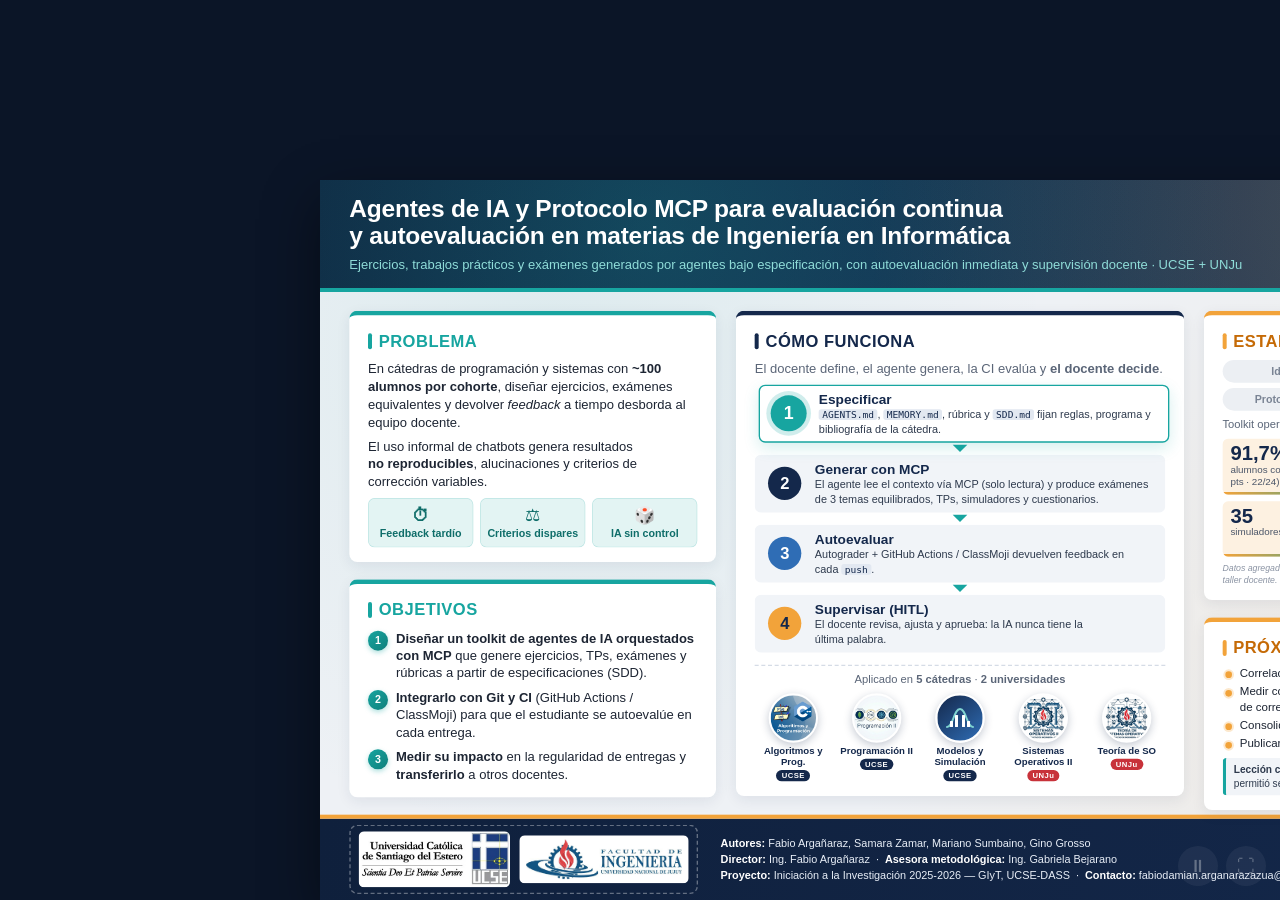
==== commit bf58616b: "feat: actualizar metricas de Puntos de Ritmo del 1.er semestre (91,7% ritmo positivo, 66,7% promocio" ====
--- a/poster/index.html
+++ b/poster/index.html
@@ -1024,16 +1024,16 @@
             </ul>
             <p class="small">Toolkit operando en 5 cátedras. Indicadores del 1.er semestre:</p>
             <div class="kpis">
-              <div class="kpi"><b>&gt;65%</b><span>alumnos con ritmo de entrega positivo</span><i class="kpi-bar"
-                  style="--w:68%"></i></div>
-              <div class="kpi"><b>3–5</b><span>ciclos de autocorrección por entrega</span><i class="kpi-bar"
-                  style="--w:80%"></i></div>
+              <div class="kpi"><b>91,7%</b><span>alumnos con ritmo positivo (&gt;50 pts · 22/24)</span><i class="kpi-bar"
+                  style="--w:92%"></i></div>
+              <div class="kpi"><b>66,7%</b><span>en rango de promoción (≥80 pts · 23 TPs)</span><i class="kpi-bar"
+                  style="--w:67%"></i></div>
               <div class="kpi"><b>35</b><span>simuladores web autocontenidos</span><i class="kpi-bar"
                   style="--w:90%"></i></div>
               <div class="kpi"><b>70</b><span>docentes capacitados (taller 10 h)</span><i class="kpi-bar"
                   style="--w:88%"></i></div>
             </div>
-            <p class="note">Datos agregados y anonimizados · Programación II y taller docente.</p>
+            <p class="note">Datos agregados y anonimizados · Programación II (N=24, media 80 pts) y taller docente.</p>
           </section>
 
           <section class="card card--orange anim-card" style="--d: 0.34s">
